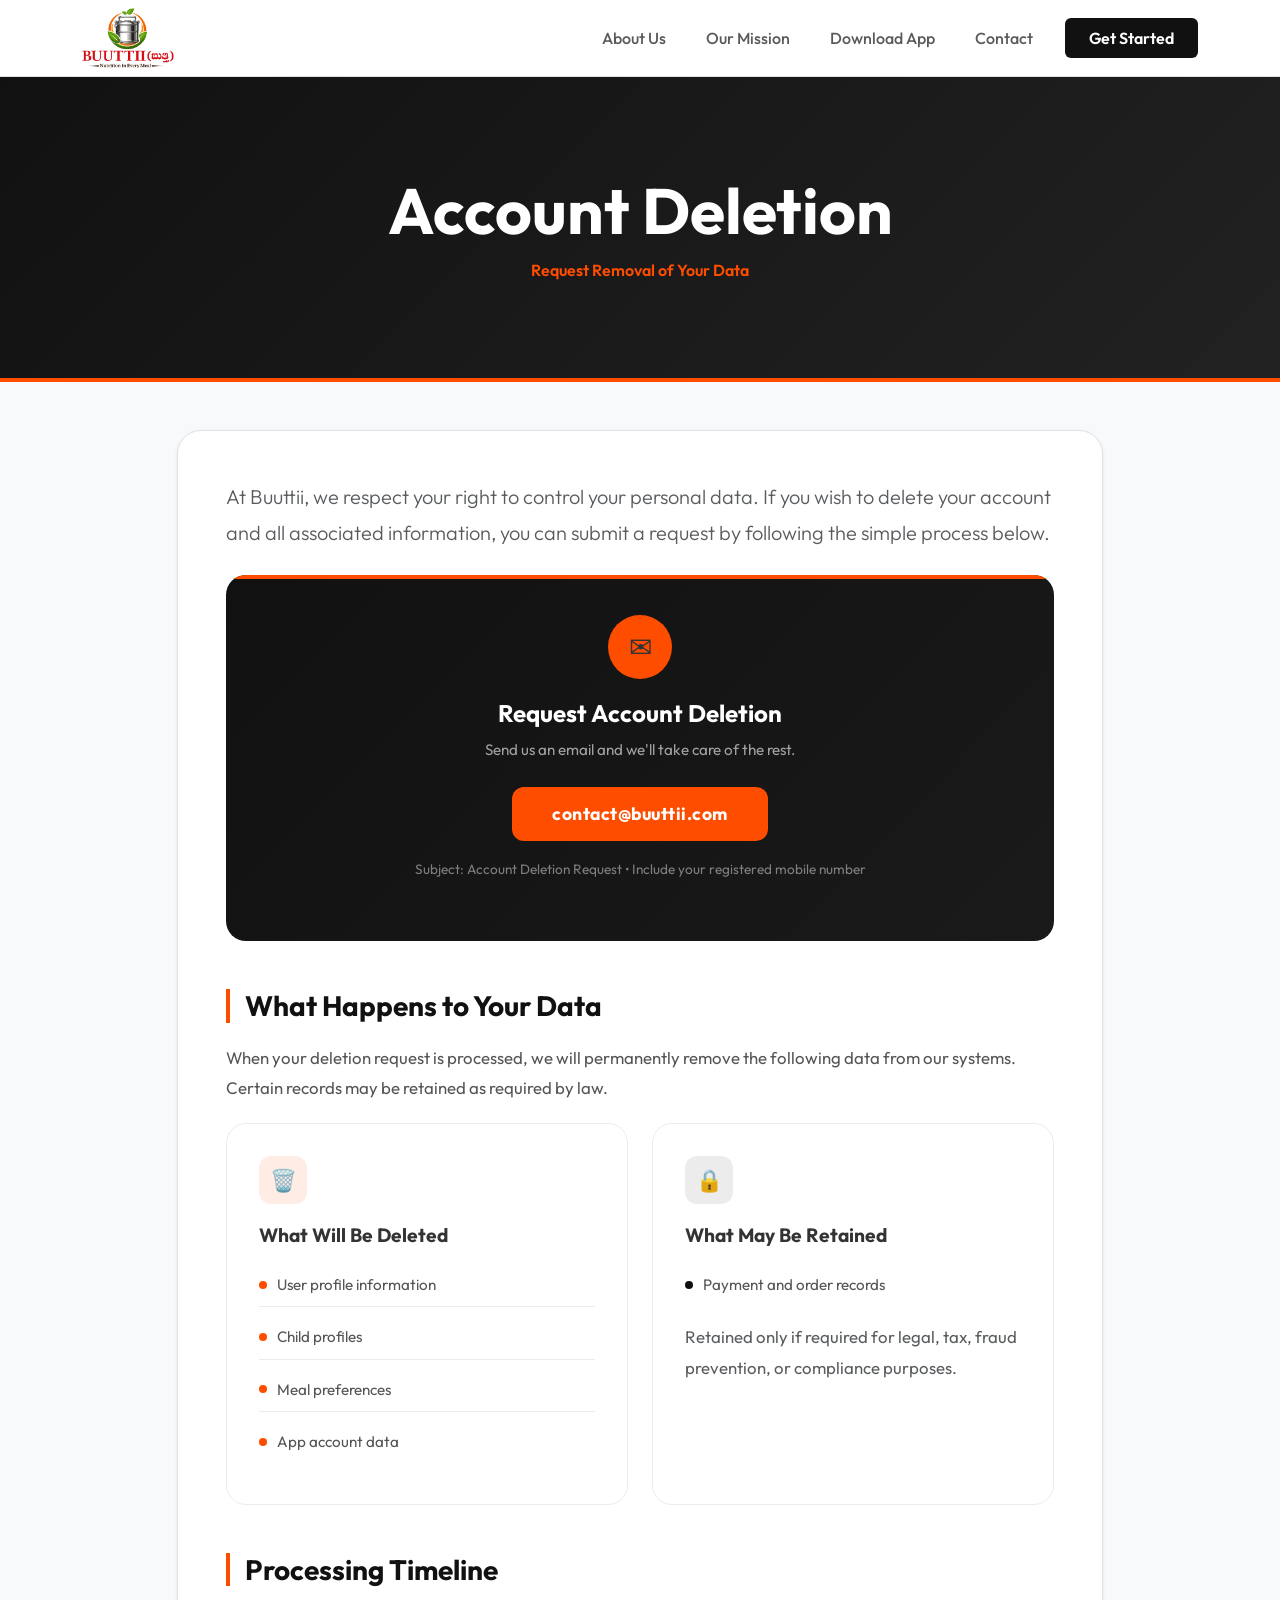
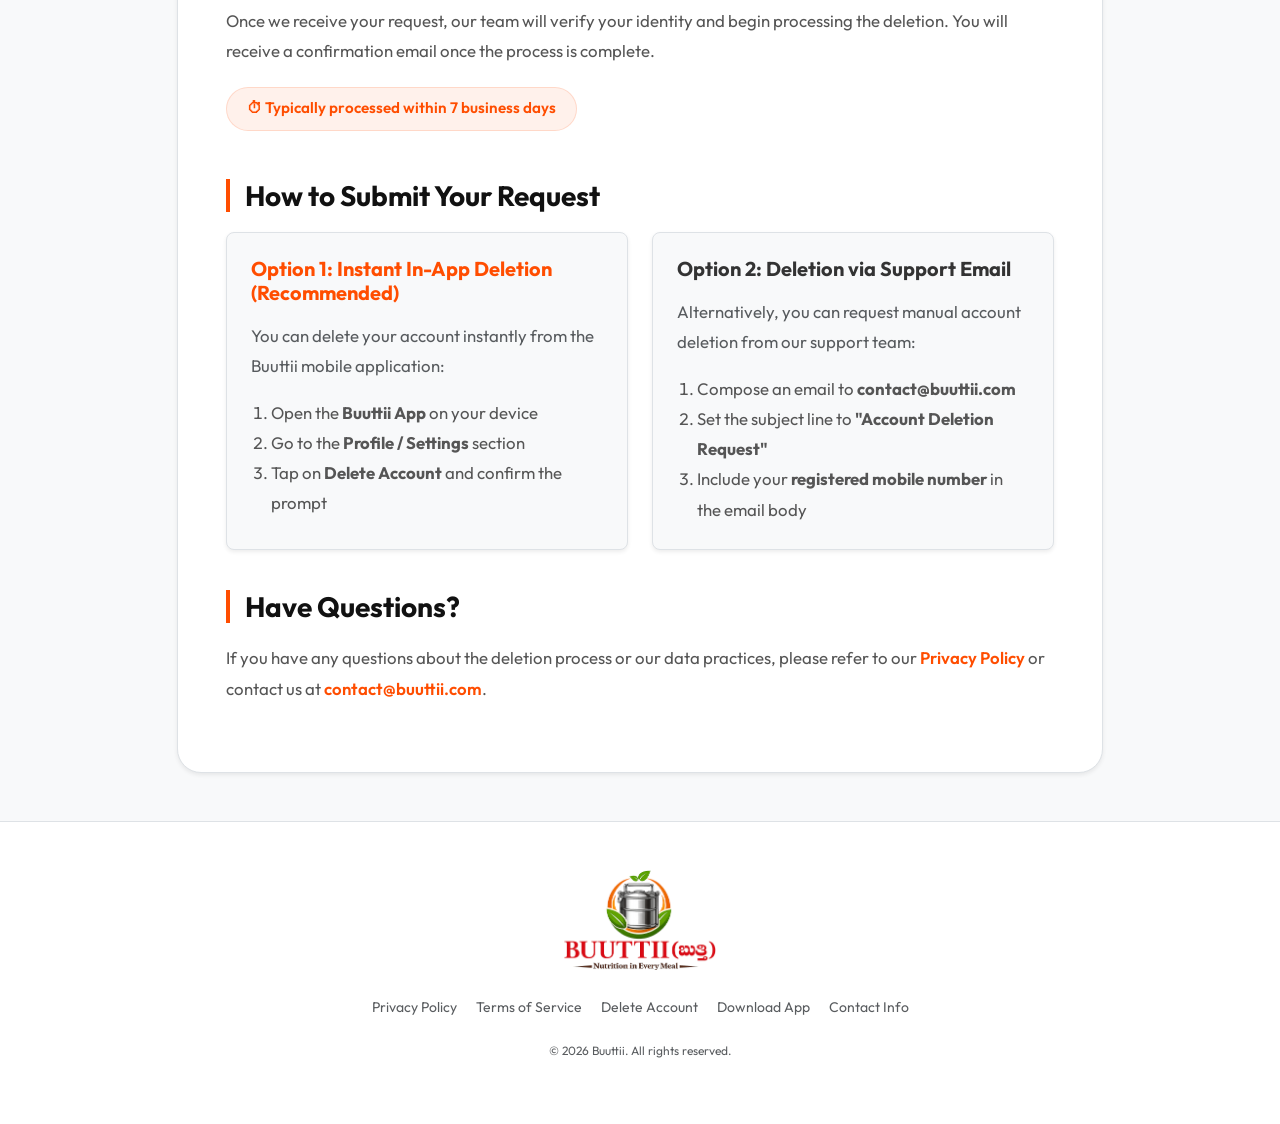
==== delete-account.html @ 331f7b82 "Updated web" ====
<!DOCTYPE html>
<html lang="en">

<head>
    <meta charset="UTF-8">
    <meta name="viewport" content="width=device-width, initial-scale=1.0">
    <title>Delete Account | Buuttii</title>
    <meta name="description" content="Request deletion of your Buuttii account and associated personal data. Learn what data is deleted and what may be retained.">
    <!-- Bootstrap 5 CSS -->
    <link href="https://cdn.jsdelivr.net/npm/bootstrap@5.3.0/dist/css/bootstrap.min.css" rel="stylesheet">
    <!-- Google Fonts -->
    <link rel="preconnect" href="https://fonts.googleapis.com">
    <link rel="preconnect" href="https://fonts.gstatic.com" crossorigin>
    <link href="https://fonts.googleapis.com/css2?family=Outfit:wght@300;400;600;700&display=swap" rel="stylesheet">
    <link rel="stylesheet" href="style.css">
    <!-- Favicon -->
    <link rel="icon" type="image/png" href="image/logo.png">

    <style>
        /* Legal Page Custom CSS */
        .page-header-bg {
            background: linear-gradient(135deg, #111111 0%, #222222 100%);
            border-bottom: 4px solid var(--orange);
        }

        .delete-content h2 {
            font-weight: 700;
            color: var(--primary);
            border-left: 4px solid var(--orange);
            padding-left: 15px;
            margin-top: 2.5rem;
            margin-bottom: 1.25rem;
            font-size: 1.75rem;
        }

        .delete-content h2:first-of-type {
            margin-top: 0;
        }

        .delete-content p,
        .delete-content li {
            color: #555;
            line-height: 1.8;
            font-size: 1.05rem;
        }

        .delete-content p {
            margin-bottom: 1.25rem;
        }

        .delete-content ul {
            padding-left: 1.25rem;
            margin-bottom: 1.5rem;
        }

        .delete-content ul li {
            margin-bottom: 0.5rem;
            position: relative;
            padding-left: 0.5rem;
        }

        .delete-content ul li::marker {
            color: var(--orange);
        }

        /* Email CTA Card */
        .email-cta-card {
            background: linear-gradient(135deg, #111111 0%, #1a1a1a 100%);
            border-radius: 1.25rem;
            padding: 2.5rem;
            text-align: center;
            position: relative;
            overflow: hidden;
            transition: transform 0.3s ease, box-shadow 0.3s ease;
        }

        .email-cta-card:hover {
            transform: translateY(-4px);
            box-shadow: 0 20px 50px rgba(0, 0, 0, 0.15);
        }

        .email-cta-card::before {
            content: "";
            position: absolute;
            top: 0;
            left: 0;
            right: 0;
            height: 4px;
            background: var(--orange);
        }

        .email-cta-card .email-icon {
            width: 64px;
            height: 64px;
            background: var(--orange);
            border-radius: 50%;
            display: flex;
            align-items: center;
            justify-content: center;
            margin: 0 auto 1.25rem;
            font-size: 1.75rem;
        }

        .email-cta-card h4 {
            color: #fff;
            font-weight: 700;
            margin-bottom: 0.5rem;
        }

        .email-cta-card .email-subtitle {
            color: rgba(255, 255, 255, 0.6);
            font-size: 0.95rem;
            margin-bottom: 1.5rem;
        }

        .email-cta-card .email-link {
            display: inline-block;
            background: var(--orange);
            color: #fff;
            font-weight: 700;
            font-size: 1.1rem;
            padding: 0.85rem 2.5rem;
            border-radius: 0.75rem;
            text-decoration: none;
            transition: background 0.25s ease, transform 0.25s ease;
            letter-spacing: 0.5px;
        }

        .email-cta-card .email-link:hover {
            background: #e64500;
            transform: scale(1.04);
        }

        .email-cta-card .email-subject-hint {
            color: rgba(255, 255, 255, 0.45);
            font-size: 0.85rem;
            margin-top: 1rem;
        }

        /* Info Cards */
        .info-card {
            background: #fff;
            border: 1px solid var(--border);
            border-radius: 1.25rem;
            padding: 2rem;
            height: 100%;
            transition: transform 0.3s ease, box-shadow 0.3s ease;
        }

        .info-card:hover {
            transform: translateY(-4px);
            box-shadow: 0 12px 30px rgba(0, 0, 0, 0.06);
        }

        .info-card .card-icon {
            width: 48px;
            height: 48px;
            border-radius: 12px;
            display: flex;
            align-items: center;
            justify-content: center;
            font-size: 1.35rem;
            margin-bottom: 1.25rem;
        }

        .info-card .card-icon.deleted {
            background: rgba(255, 77, 0, 0.1);
            color: var(--orange);
        }

        .info-card .card-icon.retained {
            background: rgba(17, 17, 17, 0.08);
            color: var(--primary);
        }

        .info-card h5 {
            font-weight: 700;
            margin-bottom: 1rem;
            font-size: 1.2rem;
        }

        .info-card ul {
            list-style: none;
            padding: 0;
            margin: 0;
        }

        .info-card ul li {
            padding: 0.5rem 0;
            border-bottom: 1px solid var(--border);
            color: #555;
            font-size: 0.95rem;
            display: flex;
            align-items: center;
            gap: 0.6rem;
        }

        .info-card ul li:last-child {
            border-bottom: none;
        }

        .info-card ul li .item-dot {
            width: 8px;
            height: 8px;
            border-radius: 50%;
            flex-shrink: 0;
        }

        .info-card ul li .item-dot.deleted {
            background: var(--orange);
        }

        .info-card ul li .item-dot.retained {
            background: var(--primary);
        }

        /* Timeline Badge */
        .timeline-badge {
            display: inline-flex;
            align-items: center;
            gap: 0.5rem;
            background: rgba(255, 77, 0, 0.08);
            color: var(--orange);
            font-weight: 600;
            font-size: 0.95rem;
            padding: 0.6rem 1.25rem;
            border-radius: 2rem;
            border: 1px solid rgba(255, 77, 0, 0.15);
        }
    </style>
</head>

<body>
    <!-- Navbar -->
    <nav class="navbar navbar-expand-lg navbar-light bg-white sticky-top border-bottom py-2">
        <div class="container">
            <a class="navbar-brand" href="index.html">
                <img src="image/logo.png" alt="Buuttii Logo" height="60">
            </a>
            <button class="navbar-toggler border-0" type="button" data-bs-toggle="collapse" data-bs-target="#navbarNav">
                <span class="navbar-toggler-icon"></span>
            </button>
            <div class="collapse navbar-collapse" id="navbarNav">
                <ul class="navbar-nav ms-auto align-items-center gap-lg-4">
                    <li class="nav-item"><a class="nav-link fw-medium" href="index.html#about">About Us</a></li>
                    <li class="nav-item"><a class="nav-link fw-medium" href="index.html#mission">Our Mission</a></li>
                    <li class="nav-item"><a class="nav-link fw-medium" href="index.html#hero">Download App</a></li>
                    <li class="nav-item"><a class="nav-link fw-medium" href="index.html#contact">Contact</a></li>
                    <li class="nav-item">
                        <a class="btn btn-dark px-4 py-2 fw-semibold" href="index.html#contact">Get Started</a>
                    </li>
                </ul>
            </div>
        </div>
    </nav>

    <!-- Header Section -->
    <header class="page-header-bg py-5 text-center text-white position-relative overflow-hidden">
        <div class="container position-relative z-1 py-4 py-lg-5">
            <h1 class="display-3 fw-bold mb-2">Account Deletion</h1>
            <p class="text-orange fw-semibold mb-0">Request Removal of Your Data</p>
        </div>
    </header>

    <!-- Content Section -->
    <main class="py-5 bg-light">
        <div class="container">
            <div class="row justify-content-center">
                <div class="col-lg-10">
                    <div class="p-4 p-md-5 bg-white border rounded-4 shadow-sm delete-content">

                        <!-- Intro -->
                        <p class="lead text-muted fs-5 mb-4">
                            At Buuttii, we respect your right to control your personal data. If you wish to delete your account and all associated information, you can submit a request by following the simple process below.
                        </p>

                        <!-- Email CTA -->
                        <div class="email-cta-card mb-5" id="request-deletion">
                            <div class="email-icon">✉</div>
                            <h4>Request Account Deletion</h4>
                            <p class="email-subtitle">Send us an email and we'll take care of the rest.</p>
                            <a href="mailto:contact@buuttii.com?subject=Account%20Deletion%20Request" class="email-link" id="email-cta-link">
                                contact@buuttii.com
                            </a>
                            <p class="email-subject-hint">Subject: Account Deletion Request &bull; Include your registered mobile number</p>
                        </div>

                        <!-- Data Cards -->
                        <h2 id="data-handling">What Happens to Your Data</h2>
                        <p>When your deletion request is processed, we will permanently remove the following data from our systems. Certain records may be retained as required by law.</p>

                        <div class="row g-4 mb-5">
                            <div class="col-md-6">
                                <div class="info-card" id="card-deleted">
                                    <div class="card-icon deleted">🗑️</div>
                                    <h5>What Will Be Deleted</h5>
                                    <ul>
                                        <li>
                                            <span class="item-dot deleted"></span>
                                            User profile information
                                        </li>
                                        <li>
                                            <span class="item-dot deleted"></span>
                                            Child profiles
                                        </li>
                                        <li>
                                            <span class="item-dot deleted"></span>
                                            Meal preferences
                                        </li>
                                        <li>
                                            <span class="item-dot deleted"></span>
                                            App account data
                                        </li>
                                    </ul>
                                </div>
                            </div>
                            <div class="col-md-6">
                                <div class="info-card" id="card-retained">
                                    <div class="card-icon retained">🔒</div>
                                    <h5>What May Be Retained</h5>
                                    <ul>
                                        <li>
                                            <span class="item-dot retained"></span>
                                            Payment and order records
                                        </li>
                                    </ul>
                                    <p class="text-muted small mt-3 mb-0">
                                        Retained only if required for legal, tax, fraud prevention, or compliance purposes.
                                    </p>
                                </div>
                            </div>
                        </div>

                        <!-- Processing Time -->
                        <h2 id="processing">Processing Timeline</h2>
                        <p>
                            Once we receive your request, our team will verify your identity and begin processing the deletion. You will receive a confirmation email once the process is complete.
                        </p>
                        <div class="mb-5">
                            <span class="timeline-badge">
                                ⏱ Typically processed within 7 business days
                            </span>
                        </div>

                        <!-- How to Request -->
                        <h2 id="how-to">How to Submit Your Request</h2>
                        <div class="row g-4 mb-4">
                            <div class="col-md-6">
                                <div class="p-4 bg-light border rounded-3 h-100 shadow-sm">
                                    <h5 class="fw-bold mb-3 text-orange">Option 1: Instant In-App Deletion (Recommended)</h5>
                                    <p class="mb-3 text-muted">You can delete your account instantly from the Buuttii mobile application:</p>
                                    <ol style="color: #555; line-height: 1.8; font-size: 0.95rem; padding-left: 1.25rem; margin-bottom: 0;">
                                        <li>Open the <strong>Buuttii App</strong> on your device</li>
                                        <li>Go to the <strong>Profile / Settings</strong> section</li>
                                        <li>Tap on <strong>Delete Account</strong> and confirm the prompt</li>
                                    </ol>
                                </div>
                            </div>
                            <div class="col-md-6">
                                <div class="p-4 bg-light border rounded-3 h-100 shadow-sm">
                                    <h5 class="fw-bold mb-3">Option 2: Deletion via Support Email</h5>
                                    <p class="mb-3 text-muted">Alternatively, you can request manual account deletion from our support team:</p>
                                    <ol style="color: #555; line-height: 1.8; font-size: 0.95rem; padding-left: 1.25rem; margin-bottom: 0;">
                                        <li>Compose an email to <strong>contact@buuttii.com</strong></li>
                                        <li>Set the subject line to <strong>"Account Deletion Request"</strong></li>
                                        <li>Include your <strong>registered mobile number</strong> in the email body</li>
                                    </ol>
                                </div>
                            </div>
                        </div>

                        <!-- Questions -->
                        <h2 id="questions">Have Questions?</h2>
                        <p>
                            If you have any questions about the deletion process or our data practices, please refer to our
                            <a href="privacy.html" class="text-orange fw-semibold text-decoration-none">Privacy Policy</a>
                            or contact us at
                            <a href="mailto:contact@buuttii.com" class="text-orange fw-semibold text-decoration-none">contact@buuttii.com</a>.
                        </p>

                    </div>
                </div>
            </div>
        </div>
    </main>

    <!-- Footer -->
    <footer class="py-5 bg-white border-top">
        <div class="container text-center">
            <div class="mb-4">
                <img src="image/logo.png" alt="Buuttii Logo" height="100">
            </div>
            <ul class="list-inline mb-4">
                <li class="list-inline-item mx-2"><a href="privacy.html" class="text-muted text-decoration-none small">Privacy Policy</a></li>
                <li class="list-inline-item mx-2"><a href="terms.html" class="text-muted text-decoration-none small">Terms of Service</a></li>
                <li class="list-inline-item mx-2"><a href="delete-account.html" class="text-muted text-decoration-none small">Delete Account</a></li>
                <li class="list-inline-item mx-2"><a href="index.html#hero" class="text-muted text-decoration-none small">Download App</a></li>
                <li class="list-inline-item mx-2"><a href="index.html#contact" class="text-muted text-decoration-none small">Contact Info</a></li>
            </ul>
            <p class="text-muted smaller">&copy; 2026 Buuttii. All rights reserved.</p>
        </div>
    </footer>

    <!-- Bootstrap 5 JS -->
    <script src="https://cdn.jsdelivr.net/npm/bootstrap@5.3.0/dist/js/bootstrap.bundle.min.js"></script>
</body>

</html>
---- style.css ----
:root {
    --primary: #111111;
    --orange: #FF4D00;
    --bg-light: #f8f9fa;
    --border: #e9ecef;
    --text-muted-white: rgba(255, 255, 255, 0.6);
}

html, body {
    overflow-x: hidden;
    width: 100%;
}

body {
    font-family: 'Outfit', sans-serif;
    color: #333;
    background-color: #fff;
    -webkit-font-smoothing: antialiased;
}

/* Utilities */
.ls-neg-1 { letter-spacing: -1px; }
.ls-1 { letter-spacing: 1px; }
.ls-2 { letter-spacing: 2px; }
.smaller { font-size: 0.75rem; }
.text-orange { color: var(--orange) !important; }
.bg-orange { background-color: var(--orange) !important; }
.text-muted-white { color: var(--text-muted-white) !important; }
.border-orange-3 { border: 3px solid var(--orange) !important; }
@media (min-width: 992px) {
    .max-width-700 { max-width: 700px; }
    .max-width-500 { max-width: 500px; }
    .max-width-300 { max-width: 300px; }
}
.py-lg-10 { padding-top: 5rem !important; padding-bottom: 5rem !important; }
.rounded-4 { border-radius: 1.5rem !important; }

/* Custom Buttons */
.btn-orange {
    background-color: var(--orange);
    color: #fff;
    border: none;
}

.btn-orange:hover {
    background-color: #e64500;
    color: #fff;
}

.btn-dark {
    background-color: var(--primary);
    border: none;
}

.btn-dark:hover {
    background-color: #000;
}

.btn-outline-dark {
    border: 2px solid var(--primary);
    color: var(--primary);
    background: transparent;
}

.btn-outline-dark:hover {
    background-color: var(--primary);
    color: #fff;
}

/* Card Hover Effect */
.hover-up {
    transition: all 0.4s cubic-bezier(0.2, 1, 0.3, 1);
}

.hover-up:hover {
    transform: translateY(-12px);
    background-color: #fff !important;
    box-shadow: 0 20px 40px rgba(0,0,0,0.05) !important;
}

/* Hero Image Wrapper */
.hero-img-wrapper {
    position: relative;
    text-align: center;
}

.hero-img-wrapper::before {
    content: "";
    position: absolute;
    top: -15px;
    right: -15px;
    width: 80px;
    height: 80px;
    background-color: var(--orange);
    border-radius: 50%;
    z-index: -1;
}

/* Form Styling */
.form-control:focus {
    background-color: #fff !important;
    box-shadow: none;
    border: 1px solid var(--orange) !important;
}

/* Mobile Adjustments */
@media (max-width: 991.98px) {
    .display-1 { 
        font-size: calc(2.5rem + 3.3vw); 
        line-height: 1.1;
    }
    .display-3 {
        font-size: calc(2rem + 2vw);
    }
    .display-4 {
        font-size: calc(1.8rem + 1.5vw);
    }
    .hero-section { 
        text-align: center; 
        padding-top: 3rem !important;
        padding-bottom: 3rem !important;
    }
    .py-lg-10 {
        padding-top: 3rem !important;
        padding-bottom: 3rem !important;
    }
    .hero-img-wrapper { 
        margin-top: 1rem; 
    }
    .hero-img-wrapper::before {
        display: none;
    }
    .navbar-brand {
        font-size: 1.25rem;
    }
    .navbar-nav {
        padding-top: 1.5rem;
        padding-bottom: 1rem;
    }
    .navbar-nav .nav-link {
        padding: 0.75rem 0;
        border-bottom: 1px solid var(--border);
    }
    .navbar-nav .nav-item:last-child .nav-link {
        border-bottom: none;
    }
    .card {
        padding: 1.5rem !important;
    }
}

.navbar-brand {
    padding: 0;
    margin: 0;
    display: flex;
    align-items: center;
}

/* Modal Styling */
.modal-content {
    border: none;
}

.modal-header .btn-close {
    box-shadow: none;
}

/* Footer Links */
.footer a:hover {
    color: var(--orange) !important;
}

/* App Download Badges & Section Styling */
.app-badge-btn {
    background-color: var(--primary);
    border: 1px solid rgba(255, 255, 255, 0.15);
    color: #fff !important;
    text-decoration: none;
    transition: all 0.3s cubic-bezier(0.2, 1, 0.3, 1);
    display: inline-flex;
    align-items: center;
    border-radius: 0.75rem;
    box-shadow: 0 4px 12px rgba(0, 0, 0, 0.15);
}

.app-badge-btn:hover {
    background-color: #000;
    transform: translateY(-3px);
    box-shadow: 0 10px 25px rgba(255, 77, 0, 0.2);
    border-color: var(--orange);
}

.app-badge-btn svg {
    transition: transform 0.3s ease;
}

.app-badge-btn:hover svg {
    transform: scale(1.1);
}

.app-badge-btn .badge-text {
    line-height: 1.2;
}

.app-section {
    position: relative;
    overflow: hidden;
    background: linear-gradient(135deg, #111111 0%, #1c1c1c 100%);
    border-top: 4px solid var(--orange);
    border-bottom: 4px solid var(--orange);
}

.app-mockup-wrapper {
    position: relative;
    max-width: 320px;
    margin: 0 auto;
}

.app-mockup-wrapper::before {
    content: "";
    position: absolute;
    top: -20px;
    left: -20px;
    right: -20px;
    bottom: -20px;
    background: radial-gradient(circle, rgba(255, 77, 0, 0.15) 0%, transparent 70%);
    z-index: 0;
    pointer-events: none;
}

.app-mockup-img {
    position: relative;
    z-index: 1;
    max-width: 100%;
    height: auto;
    transition: transform 0.5s cubic-bezier(0.2, 1, 0.3, 1);
}

.app-mockup-img:hover {
    transform: scale(1.03) rotate(-1deg);
}

@media (max-width: 991.98px) {
    .app-section {
        text-align: center;
    }
    .app-badge-btn {
        margin: 0.5rem;
    }
}
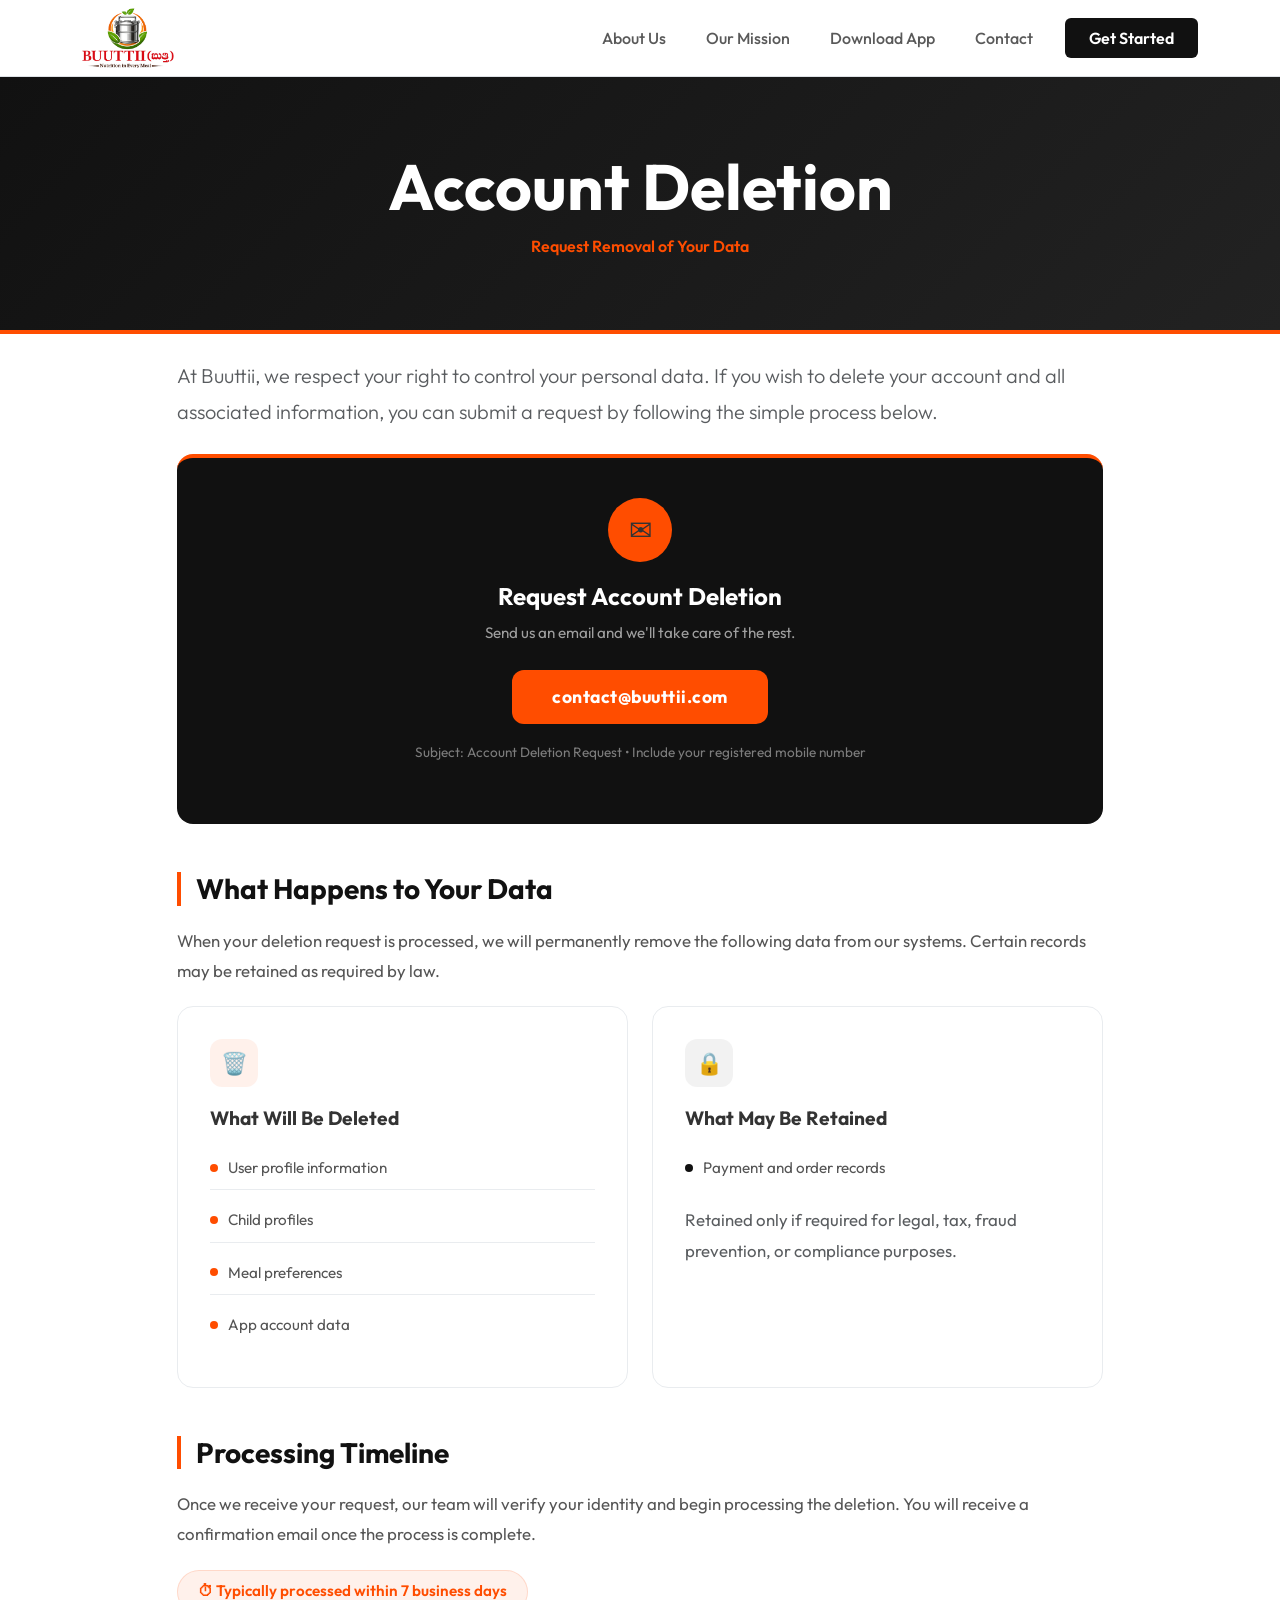
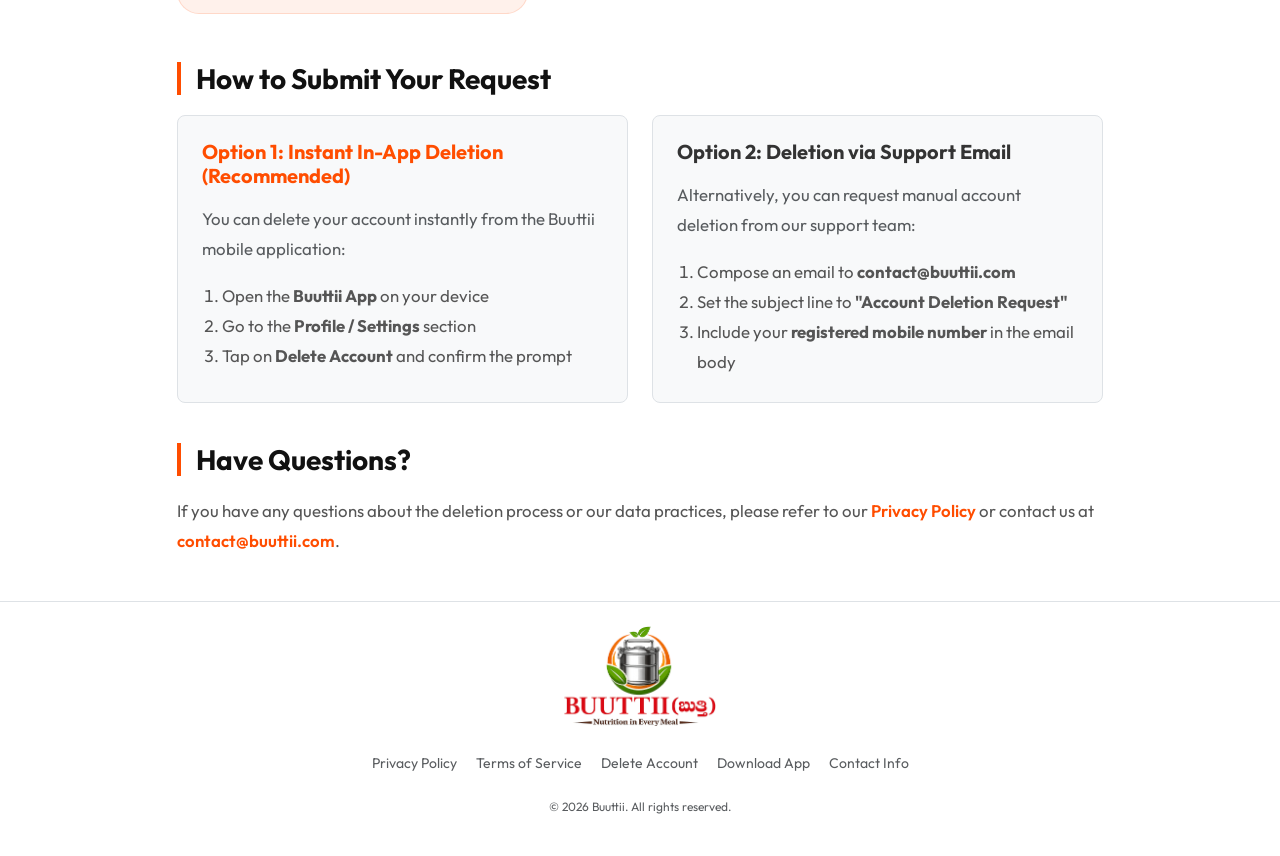
==== commit cc1fa67d: "updated" ====
--- a/delete-account.html
+++ b/delete-account.html
@@ -63,30 +63,15 @@
             color: var(--orange);
         }
 
-        /* Email CTA Card */
+        /* Email CTA Panel */
         .email-cta-card {
-            background: linear-gradient(135deg, #111111 0%, #1a1a1a 100%);
-            border-radius: 1.25rem;
+            background: var(--primary);
+            border-radius: 1rem;
             padding: 2.5rem;
             text-align: center;
             position: relative;
             overflow: hidden;
-            transition: transform 0.3s ease, box-shadow 0.3s ease;
-        }
-
-        .email-cta-card:hover {
-            transform: translateY(-4px);
-            box-shadow: 0 20px 50px rgba(0, 0, 0, 0.15);
-        }
-
-        .email-cta-card::before {
-            content: "";
-            position: absolute;
-            top: 0;
-            left: 0;
-            right: 0;
-            height: 4px;
-            background: var(--orange);
+            border-top: 4px solid var(--orange);
         }
 
         .email-cta-card .email-icon {
@@ -122,13 +107,12 @@
             padding: 0.85rem 2.5rem;
             border-radius: 0.75rem;
             text-decoration: none;
-            transition: background 0.25s ease, transform 0.25s ease;
+            transition: background 0.25s ease;
             letter-spacing: 0.5px;
         }
 
         .email-cta-card .email-link:hover {
             background: #e64500;
-            transform: scale(1.04);
         }
 
         .email-cta-card .email-subject-hint {
@@ -137,19 +121,13 @@
             margin-top: 1rem;
         }
 
-        /* Info Cards */
+        /* Info Panels */
         .info-card {
-            background: #fff;
+            background: #ffffff;
             border: 1px solid var(--border);
-            border-radius: 1.25rem;
+            border-radius: 1rem;
             padding: 2rem;
             height: 100%;
-            transition: transform 0.3s ease, box-shadow 0.3s ease;
-        }
-
-        .info-card:hover {
-            transform: translateY(-4px);
-            box-shadow: 0 12px 30px rgba(0, 0, 0, 0.06);
         }
 
         .info-card .card-icon {
@@ -164,12 +142,12 @@
         }
 
         .info-card .card-icon.deleted {
-            background: rgba(255, 77, 0, 0.1);
+            background: rgba(255, 77, 0, 0.08);
             color: var(--orange);
         }
 
         .info-card .card-icon.retained {
-            background: rgba(17, 17, 17, 0.08);
+            background: rgba(17, 17, 17, 0.05);
             color: var(--primary);
         }
 
@@ -262,12 +240,11 @@
         </div>
     </header>
 
-    <!-- Content Section -->
-    <main class="py-5 bg-light">
+    <main class="py-5 bg-white">
         <div class="container">
             <div class="row justify-content-center">
                 <div class="col-lg-10">
-                    <div class="p-4 p-md-5 bg-white border rounded-4 shadow-sm delete-content">
+                    <div class="delete-content">
 
                         <!-- Intro -->
                         <p class="lead text-muted fs-5 mb-4">
@@ -346,7 +323,7 @@
                         <h2 id="how-to">How to Submit Your Request</h2>
                         <div class="row g-4 mb-4">
                             <div class="col-md-6">
-                                <div class="p-4 bg-light border rounded-3 h-100 shadow-sm">
+                                <div class="p-4 bg-light border rounded-3 h-100">
                                     <h5 class="fw-bold mb-3 text-orange">Option 1: Instant In-App Deletion (Recommended)</h5>
                                     <p class="mb-3 text-muted">You can delete your account instantly from the Buuttii mobile application:</p>
                                     <ol style="color: #555; line-height: 1.8; font-size: 0.95rem; padding-left: 1.25rem; margin-bottom: 0;">
@@ -357,7 +334,7 @@
                                 </div>
                             </div>
                             <div class="col-md-6">
-                                <div class="p-4 bg-light border rounded-3 h-100 shadow-sm">
+                                <div class="p-4 bg-light border rounded-3 h-100">
                                     <h5 class="fw-bold mb-3">Option 2: Deletion via Support Email</h5>
                                     <p class="mb-3 text-muted">Alternatively, you can request manual account deletion from our support team:</p>
                                     <ol style="color: #555; line-height: 1.8; font-size: 0.95rem; padding-left: 1.25rem; margin-bottom: 0;">
--- a/style.css
+++ b/style.css
@@ -32,7 +32,8 @@
     .max-width-500 { max-width: 500px; }
     .max-width-300 { max-width: 300px; }
 }
-.py-lg-10 { padding-top: 5rem !important; padding-bottom: 5rem !important; }
+.py-lg-10 { padding-top: 2.5rem !important; padding-bottom: 2.5rem !important; }
+.py-5 { padding-top: 1.5rem !important; padding-bottom: 1.5rem !important; }
 .rounded-4 { border-radius: 1.5rem !important; }
 
 /* Custom Buttons */
@@ -121,8 +122,8 @@
         padding-bottom: 3rem !important;
     }
     .py-lg-10 {
-        padding-top: 3rem !important;
-        padding-bottom: 3rem !important;
+        padding-top: 2rem !important;
+        padding-bottom: 2rem !important;
     }
     .hero-img-wrapper { 
         margin-top: 1rem; 
@@ -237,7 +238,7 @@
 }
 
 .app-mockup-img:hover {
-    transform: scale(1.03) rotate(-1deg);
+    transform: scale(1.03);
 }
 
 @media (max-width: 991.98px) {
@@ -249,3 +250,146 @@
     }
 }
 
+/* Quick Order Cards Styling */
+.hover-lift {
+    transition: transform 0.3s ease, box-shadow 0.3s ease;
+}
+
+.hover-lift:hover {
+    transform: translateY(-8px);
+    box-shadow: 0 20px 40px rgba(0, 0, 0, 0.12) !important;
+}
+
+/* Unified Legal Document Layout Styles (Flat & Cardless) */
+.legal-document-wrapper {
+    background: transparent;
+    border-radius: 0;
+    box-shadow: none;
+    border: none;
+    padding: 0;
+}
+
+@media (max-width: 767.98px) {
+    .legal-document-wrapper {
+        padding: 0;
+    }
+}
+
+.legal-section {
+    margin-bottom: 3.5rem;
+    scroll-margin-top: 100px; /* Offset for sticky nav */
+}
+
+.legal-section:last-of-type {
+    margin-bottom: 0;
+}
+
+.legal-document h2 {
+    font-size: 1.5rem;
+    font-weight: 700;
+    color: var(--primary);
+    margin-top: 0;
+    margin-bottom: 1.25rem;
+    padding-bottom: 0.5rem;
+    border-bottom: 1px solid var(--border);
+    position: relative;
+}
+
+.legal-document h2::after {
+    content: "";
+    position: absolute;
+    bottom: -1px;
+    left: 0;
+    width: 50px;
+    height: 1px;
+    background-color: var(--orange);
+}
+
+.legal-document h2:first-of-type {
+    margin-top: 0;
+}
+
+.legal-document p, 
+.legal-document li {
+    font-size: 1rem;
+    line-height: 1.8;
+    color: #495057;
+    margin-bottom: 1.25rem;
+}
+
+.legal-document ul, 
+.legal-document ol {
+    margin-bottom: 1.25rem;
+    padding-left: 1.5rem;
+}
+
+.legal-document li {
+    margin-bottom: 0.5rem;
+}
+
+.legal-document strong {
+    color: var(--primary);
+}
+
+/* Table of Contents Sidebar Styling (Flat & Borderless) */
+.toc-card {
+    position: sticky;
+    top: 100px;
+    background: transparent;
+    border: none;
+    border-radius: 0;
+    padding: 0;
+    box-shadow: none;
+    max-height: 80vh;
+    overflow-y: auto;
+}
+
+.toc-title {
+    font-size: 0.9rem;
+    font-weight: 700;
+    color: var(--primary);
+    text-transform: uppercase;
+    letter-spacing: 1px;
+    margin-bottom: 1.25rem;
+    padding-bottom: 0.5rem;
+    border-bottom: 1px solid var(--border);
+}
+
+.toc-link {
+    display: block;
+    color: #6c757d;
+    text-decoration: none;
+    padding: 6px 0;
+    transition: all 0.25s ease;
+    font-weight: 500;
+    font-size: 0.9rem;
+    margin-bottom: 6px;
+    line-height: 1.4;
+    border-left: 2px solid transparent;
+    padding-left: 12px;
+}
+
+.toc-link:hover {
+    color: var(--orange);
+    padding-left: 16px;
+    border-left-color: rgba(255, 77, 0, 0.3);
+}
+
+.toc-link.active {
+    color: var(--orange) !important;
+    font-weight: 700;
+    padding-left: 16px;
+    border-left-color: var(--orange);
+    background-color: transparent !important;
+}
+
+@media (max-width: 991.98px) {
+    .toc-card {
+        position: relative;
+        top: 0;
+        margin-bottom: 2.5rem;
+        max-height: none;
+    }
+}
+
+
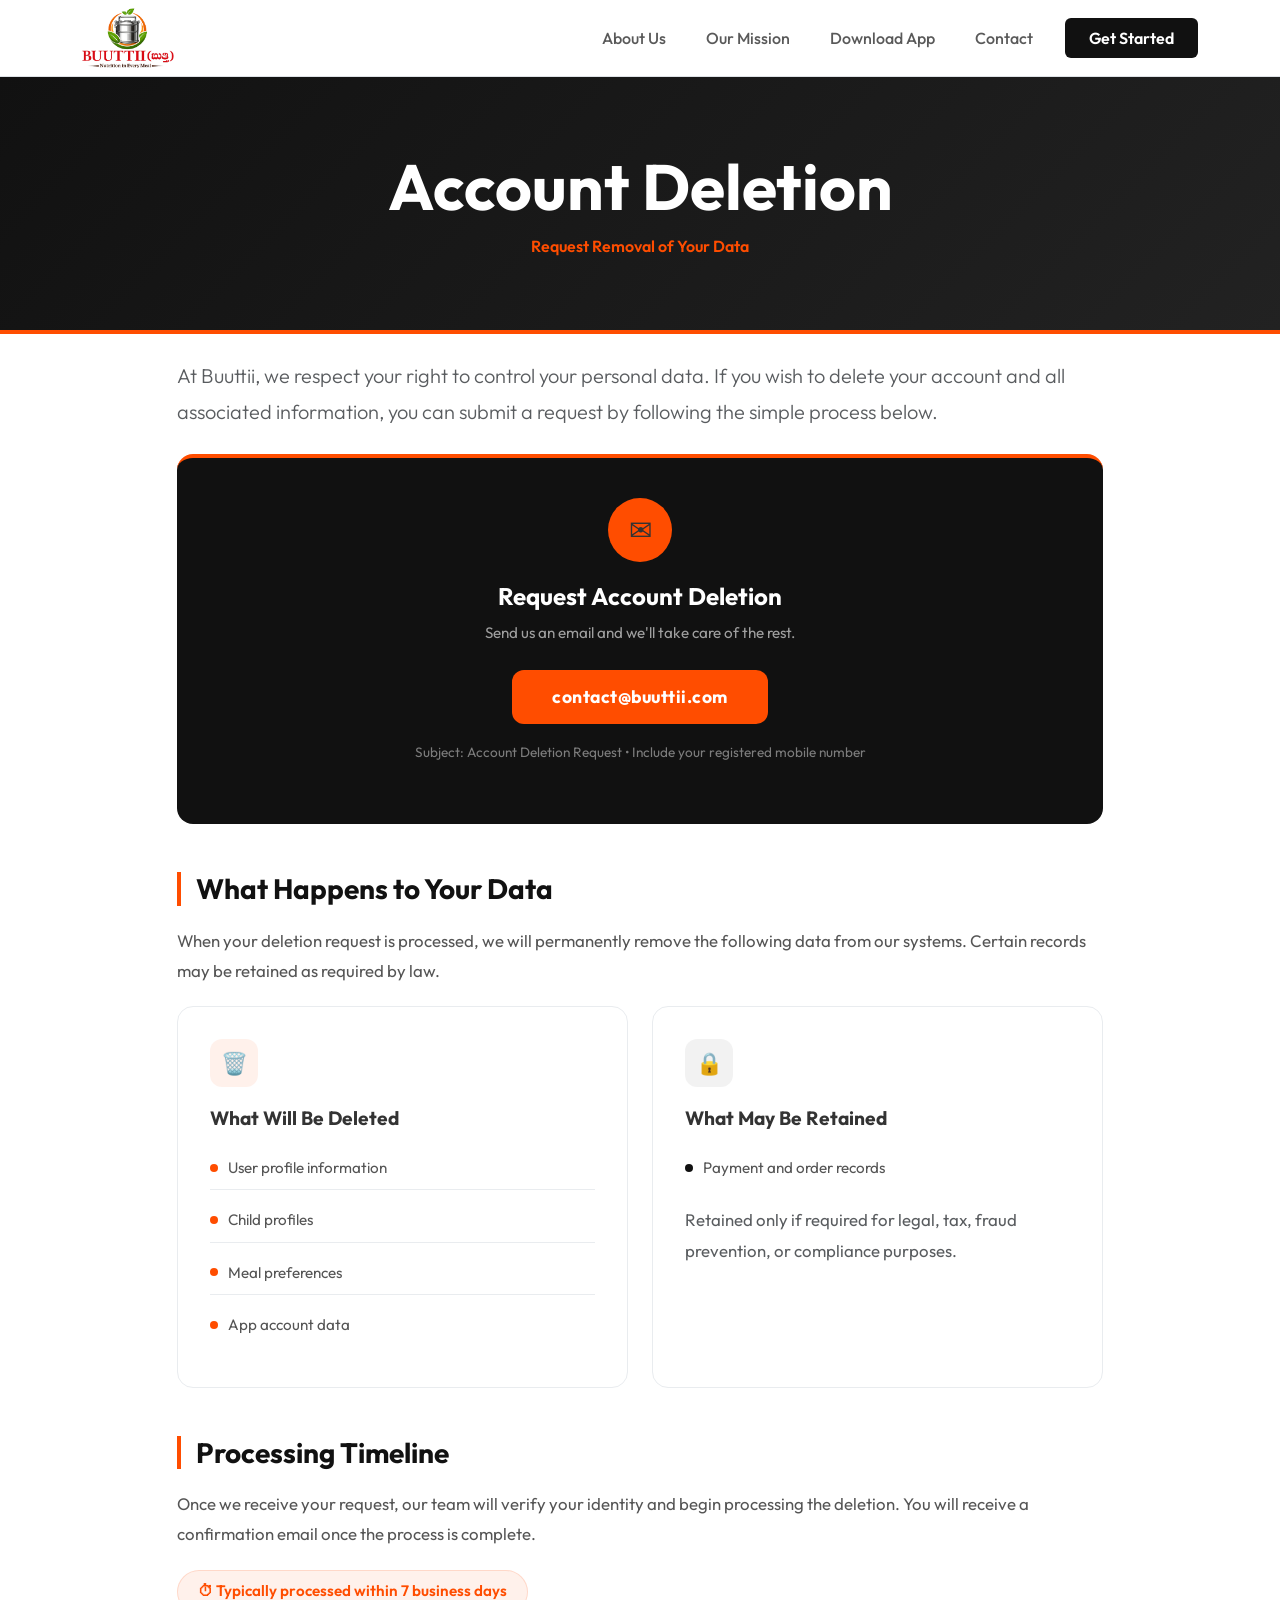
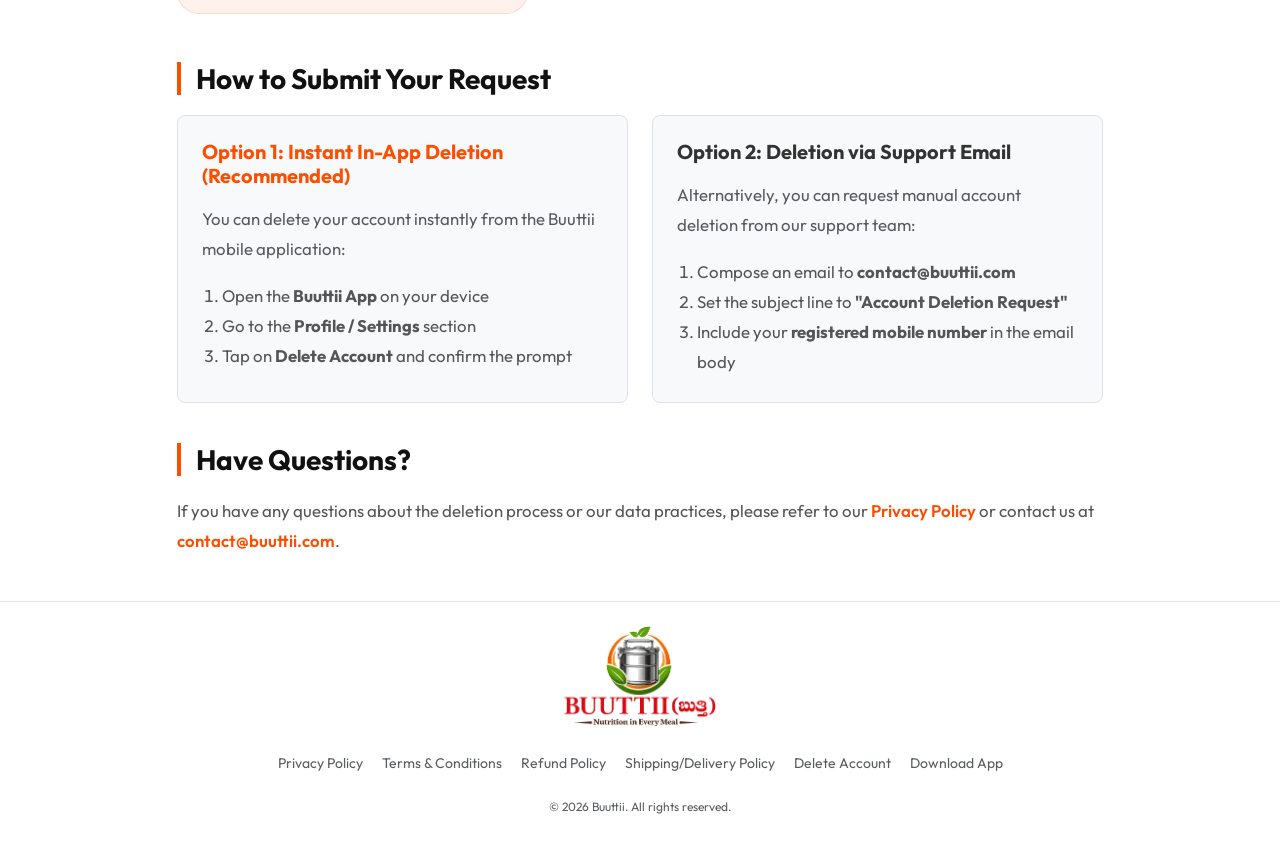
==== commit 31ddd706: "refund added" ====
--- a/delete-account.html
+++ b/delete-account.html
@@ -369,10 +369,11 @@
             </div>
             <ul class="list-inline mb-4">
                 <li class="list-inline-item mx-2"><a href="privacy.html" class="text-muted text-decoration-none small">Privacy Policy</a></li>
-                <li class="list-inline-item mx-2"><a href="terms.html" class="text-muted text-decoration-none small">Terms of Service</a></li>
+                <li class="list-inline-item mx-2"><a href="terms.html" class="text-muted text-decoration-none small">Terms & Conditions</a></li>
+                <li class="list-inline-item mx-2"><a href="refund.html" class="text-muted text-decoration-none small">Refund Policy</a></li>
+                <li class="list-inline-item mx-2"><a href="shipping.html" class="text-muted text-decoration-none small">Shipping/Delivery Policy</a></li>
                 <li class="list-inline-item mx-2"><a href="delete-account.html" class="text-muted text-decoration-none small">Delete Account</a></li>
                 <li class="list-inline-item mx-2"><a href="index.html#hero" class="text-muted text-decoration-none small">Download App</a></li>
-                <li class="list-inline-item mx-2"><a href="index.html#contact" class="text-muted text-decoration-none small">Contact Info</a></li>
             </ul>
             <p class="text-muted smaller">&copy; 2026 Buuttii. All rights reserved.</p>
         </div>
